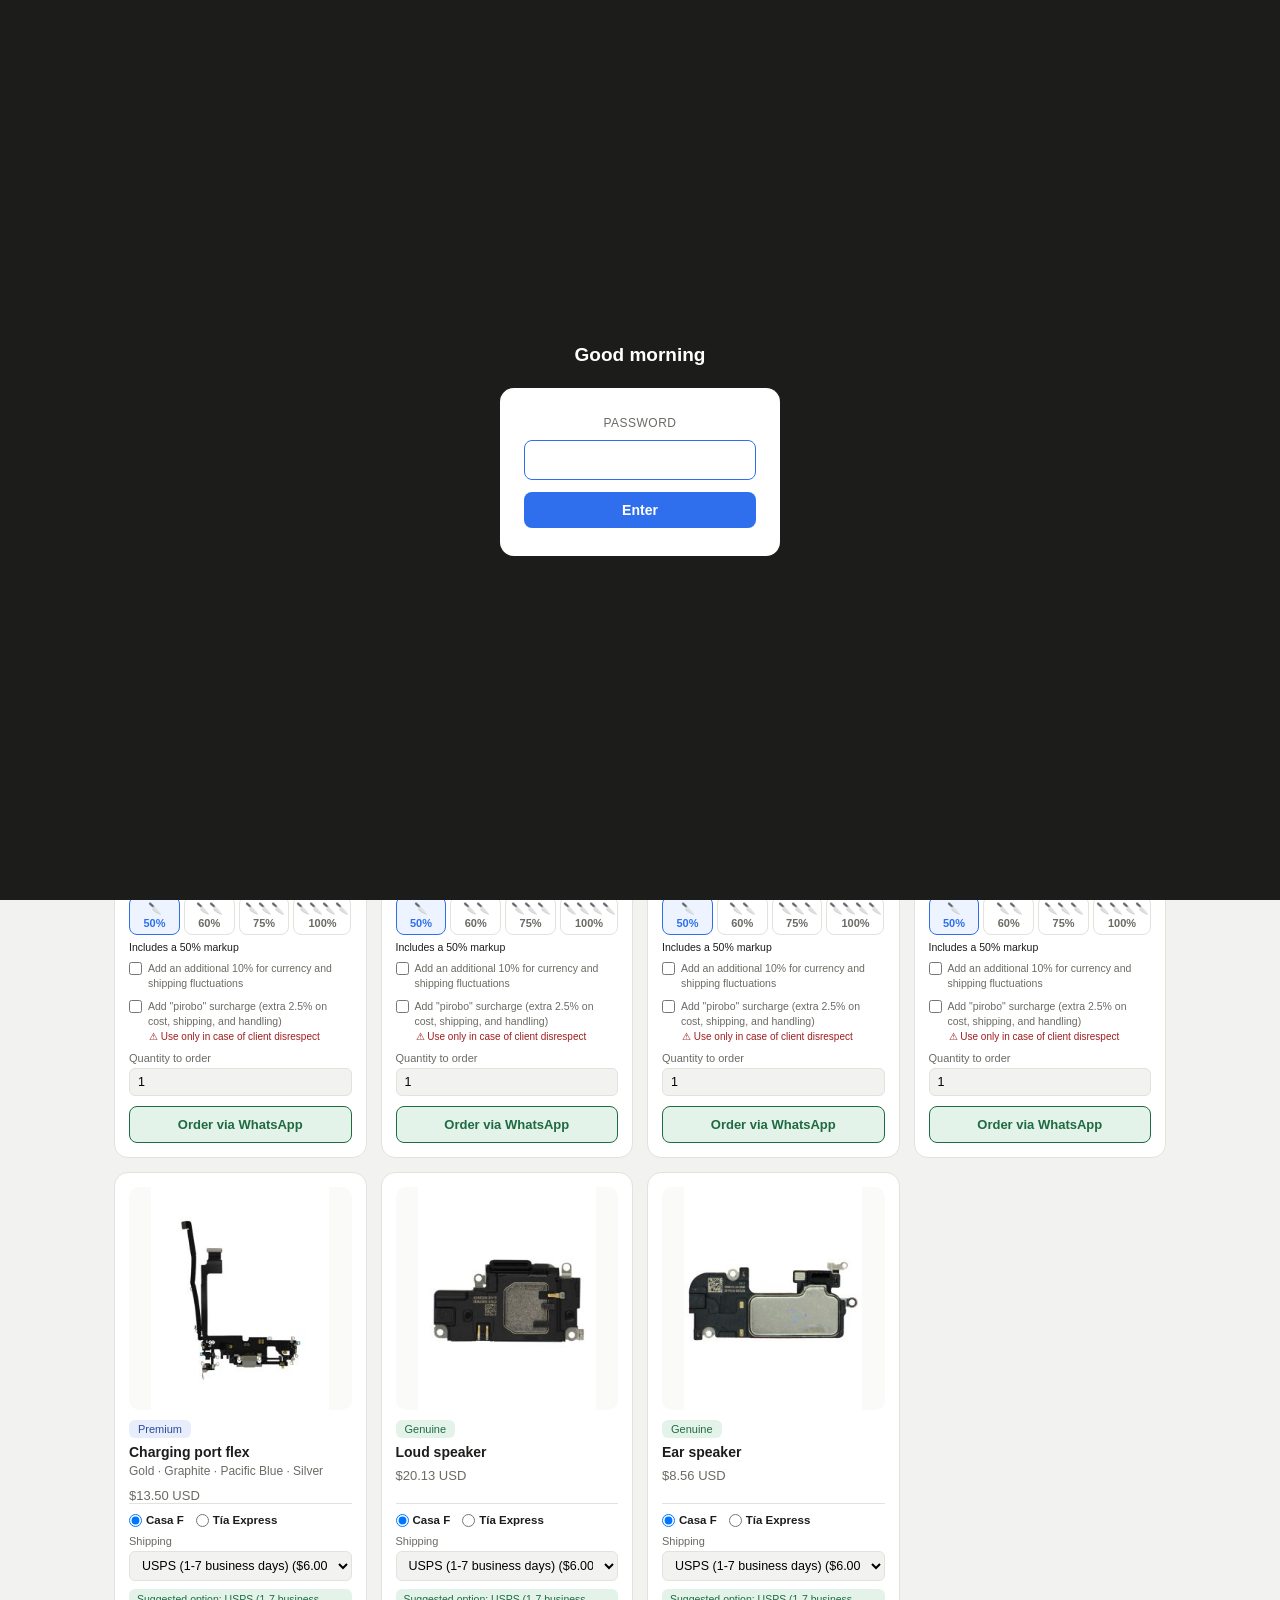
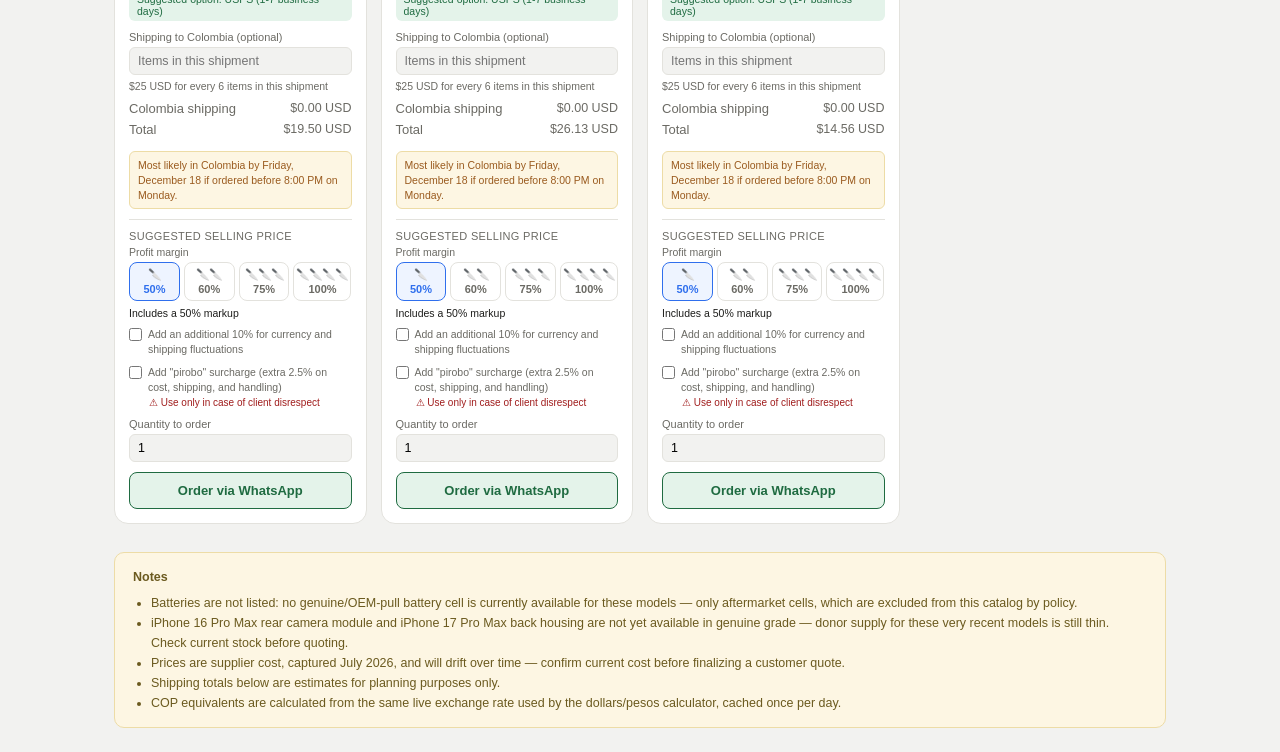
==== index.html @ 8cf49188 "Mobile-friendly + speed pass: single-column cards below 640px, 16px inputs to stop iOS auto-zoom, bi" ====
<!DOCTYPE html>
<html lang="en">
<head>
<meta charset="UTF-8">
<meta name="viewport" content="width=device-width, initial-scale=1.0">
<title>Pro Max parts catalog</title>
<link rel="preconnect" href="https://open.er-api.com">
<link rel="stylesheet" href="styles.css">
</head>
<body>

<script src="gate.js"></script>

<div class="staff-warning-banner" role="note">
  <div class="staff-warning-track">
    <span class="staff-warning-item">
      <svg class="staff-warning-icon" width="16" height="16" viewBox="0 0 24 24" fill="none" stroke="currentColor" stroke-width="2.5" stroke-linecap="round" stroke-linejoin="round" aria-hidden="true"><path d="M12 3 L22.5 21 H1.5 Z"/><line x1="12" y1="9.5" x2="12" y2="14.5"/><circle cx="12" cy="17.5" r="0.6" fill="currentColor" stroke="none"/></svg>
      <span class="staff-warning-text">esta pagina no es para mostrar a clientes ni a personas afuera de nosotros 3</span>
    </span>
    <span class="staff-warning-item">
      <svg class="staff-warning-icon" width="16" height="16" viewBox="0 0 24 24" fill="none" stroke="currentColor" stroke-width="2.5" stroke-linecap="round" stroke-linejoin="round" aria-hidden="true"><path d="M12 3 L22.5 21 H1.5 Z"/><line x1="12" y1="9.5" x2="12" y2="14.5"/><circle cx="12" cy="17.5" r="0.6" fill="currentColor" stroke="none"/></svg>
      <span class="staff-warning-text">esta pagina no es para mostrar a clientes ni a personas afuera de nosotros 3</span>
    </span>
  </div>
</div>
<script src="quotes.js"></script>

<div id="errorBanner" class="error-banner" style="display:none;">
  <p class="error-banner-line1"></p>
</div>

<header>
  <div class="header-inner">
    <div class="brand" id="brand">Pro Max parts catalog</div>
    <div class="search-box">
      <input type="text" id="search" placeholder="Search...">
    </div>
    <div class="nav-links">
      <a href="calculadora.html" id="calcLink">Calculadora dólares/pesos</a>
      <button class="hide-prices-btn" id="hidePricesBtn">Hide prices</button>
      <button class="lang-btn" id="langBtn">ES</button>
    </div>
  </div>
</header>

<main>
  <div class="tabs" id="tabs"></div>
  <div id="grid"></div>
  <div class="notes-box" id="notes"></div>
</main>

<script src="i18n.js"></script>
<script src="rates.js"></script>
<script src="data.js"></script>
<script src="app.js"></script>
</body>
</html>
---- styles.css ----
* { box-sizing: border-box; }

#gateOverlay {
  position: fixed;
  inset: 0;
  background: #1c1c1a;
  display: flex;
  flex-direction: column;
  align-items: center;
  justify-content: center;
  z-index: 999;
  padding: 20px;
}

.gate-greeting-standalone {
  color: #ffffff;
  font-weight: 700;
  font-size: 19px;
  margin: 0 0 22px;
  text-align: center;
}

.gate-card {
  width: 100%;
  max-width: 280px;
  background: #ffffff;
  border-radius: 14px;
  padding: 28px 24px;
  text-align: center;
}

.gate-label {
  font-size: 12px;
  text-transform: uppercase;
  letter-spacing: 0.04em;
  color: #6b6a64;
  margin: 0 0 10px;
}

.gate-card input {
  width: 100%;
  padding: 10px 12px;
  border: 1px solid #d8d7d1;
  border-radius: 8px;
  font-size: 16px;
  text-align: center;
  outline: none;
  margin-bottom: 12px;
}

.gate-card input:focus { border-color: #2f6fed; }

.gate-card button {
  width: 100%;
  padding: 10px 12px;
  border: none;
  border-radius: 8px;
  background: #2f6fed;
  color: #fff;
  font-size: 14px;
  font-weight: 600;
  cursor: pointer;
}

.gate-card button:hover { background: #2559c9; }

.gate-error {
  color: #a01d1d;
  font-size: 12.5px;
  margin: 10px 0 0;
}

.staff-warning-banner {
  background: #c00000;
  color: #ffffff;
  overflow: hidden;
  white-space: nowrap;
  padding: 9px 0;
  position: sticky;
  top: 0;
  z-index: 60;
}

.staff-warning-track {
  display: inline-flex;
  animation: staff-warning-scroll 16s linear infinite;
}

.staff-warning-item {
  display: inline-flex;
  align-items: center;
  gap: 8px;
  font-size: 13px;
  font-weight: 700;
  letter-spacing: 0.01em;
  padding-right: 70px;
}

.staff-warning-icon { flex-shrink: 0; }

@keyframes staff-warning-scroll {
  from { transform: translateX(0); }
  to { transform: translateX(-50%); }
}

.error-banner {
  background: #c00000;
  color: #ffffff;
  padding: 18px 20px;
  text-align: center;
  position: sticky;
  top: 38px;
  z-index: 50;
}

.error-banner-line1 {
  font-size: 18px;
  font-weight: 700;
  margin: 0;
  line-height: 1.4;
}

:root {
  --bg: #f2f2f0;
  --card: #ffffff;
  --border: #e3e2dd;
  --text: #1c1c1a;
  --text-muted: #6b6a64;
  --accent: #2f6fed;
  --genuine-bg: #e4f3ea;
  --genuine-text: #1f6b41;
  --premium-bg: #e8edfb;
  --premium-text: #2a4a9e;
}

body {
  margin: 0;
  font-family: -apple-system, BlinkMacSystemFont, "Segoe UI", Roboto, Arial, sans-serif;
  background: var(--bg);
  color: var(--text);
}

header {
  background: var(--card);
  border-bottom: 1px solid var(--border);
  padding: 18px 24px;
  position: sticky;
  top: 0;
  z-index: 10;
}

.header-inner {
  max-width: 1100px;
  margin: 0 auto;
  display: flex;
  align-items: center;
  gap: 20px;
  flex-wrap: wrap;
}

.brand {
  font-size: 17px;
  font-weight: 600;
  white-space: nowrap;
}

.search-box {
  flex: 1;
  min-width: 200px;
}

.search-box input {
  width: 100%;
  padding: 9px 14px;
  border: 1px solid var(--border);
  border-radius: 8px;
  font-size: 14px;
  outline: none;
  background: var(--bg);
}

.search-box input:focus {
  border-color: var(--accent);
}

.nav-links {
  display: flex;
  align-items: center;
  gap: 14px;
}

.nav-links a {
  font-size: 14px;
  color: var(--accent);
  text-decoration: none;
  white-space: nowrap;
}

.nav-links a:hover { text-decoration: underline; }

.lang-btn {
  font-size: 13px;
  font-weight: 700;
  padding: 5px 12px;
  border-radius: 999px;
  border: 1px solid #d21f1f;
  background: var(--card);
  cursor: pointer;
  color: #d21f1f;
}

.lang-btn:hover { background: #fdeaea; }

.hide-prices-btn {
  font-size: 13px;
  padding: 5px 12px;
  border-radius: 999px;
  border: 1px solid var(--border);
  background: var(--card);
  cursor: pointer;
  color: var(--text-muted);
  white-space: nowrap;
}

.hide-prices-btn:hover { border-color: var(--accent); color: var(--accent); }

.price-hidden-note {
  display: none;
  font-size: 13px;
  font-weight: 600;
  color: var(--text-muted);
  margin: 4px 0 0;
  padding: 8px 0;
  border-top: 1px solid var(--border);
}

body.prices-hidden .card .price,
body.prices-hidden .card .cop-line,
body.prices-hidden .card .shipping-row {
  display: none;
}

body.prices-hidden .card .price-hidden-note {
  display: block;
}

main {
  max-width: 1100px;
  margin: 0 auto;
  padding: 24px;
}

.tabs {
  display: flex;
  gap: 8px;
  flex-wrap: wrap;
  margin-bottom: 20px;
}

.tab-btn {
  padding: 7px 16px;
  border-radius: 999px;
  border: 1px solid var(--border);
  background: var(--card);
  font-size: 13px;
  cursor: pointer;
  color: var(--text-muted);
}

.tab-btn.active {
  border-color: var(--accent);
  color: var(--accent);
  background: #eef4ff;
}

.category-heading {
  font-size: 13px;
  text-transform: uppercase;
  letter-spacing: 0.04em;
  color: var(--text-muted);
  margin: 22px 0 10px;
}

.grid {
  display: grid;
  grid-template-columns: repeat(auto-fill, minmax(230px, 1fr));
  gap: 14px;
}

.card {
  background: var(--card);
  border: 1px solid var(--border);
  border-radius: 14px;
  padding: 14px;
  display: flex;
  flex-direction: column;
}

.card img {
  width: 100%;
  aspect-ratio: 1;
  object-fit: contain;
  background: #fafaf8;
  border-radius: 10px;
  margin-bottom: 10px;
}

.badge-row {
  display: flex;
  flex-wrap: wrap;
  gap: 6px;
  margin-bottom: 6px;
}

.badge {
  display: inline-block;
  font-size: 11px;
  padding: 3px 9px;
  border-radius: 6px;
  margin-bottom: 0;
  width: fit-content;
}

.badge.genuine { background: var(--genuine-bg); color: var(--genuine-text); }
.badge.premium { background: var(--premium-bg); color: var(--premium-text); }
.badge.out-of-stock { background: #fbe3e3; color: #a01d1d; font-weight: 600; }

.card.is-out-of-stock {
  opacity: 0.62;
  background: #f6f5f2;
}

.card.is-out-of-stock img {
  filter: grayscale(60%);
}

.card .out-of-stock-note {
  font-size: 12px;
  color: #a01d1d;
  line-height: 1.4;
  margin: 4px 0 0;
}

.card h3 {
  font-size: 14px;
  font-weight: 600;
  margin: 0 0 4px;
}

.card .colors {
  font-size: 12px;
  color: var(--text-muted);
  margin: 0 0 6px;
}

.card .note {
  font-size: 11.5px;
  color: var(--text-muted);
  margin: 0 0 8px;
  line-height: 1.4;
}

.card .price {
  font-size: 13px;
  font-weight: 400;
  color: var(--text-muted);
  margin: 4px 0 0;
}

.card .cop-line {
  font-size: 20px;
  font-weight: 700;
  color: var(--text);
  margin: 6px 0 10px;
}

.cop-total-line {
  margin-top: 6px;
}

.total-line.cop-total-line .value {
  font-size: 17px;
  font-weight: 700;
  color: var(--text);
}

.shipping-row {
  margin-top: auto;
  border-top: 1px solid var(--border);
  padding-top: 10px;
}

.shipping-row label {
  font-size: 11px;
  color: var(--text-muted);
  display: block;
  margin-bottom: 4px;
}

.destination-row {
  display: flex;
  gap: 12px;
  margin-bottom: 8px;
}

.destination-option {
  display: flex !important;
  align-items: center;
  gap: 4px;
  font-size: 11.5px !important;
  color: var(--text) !important;
  font-weight: 600;
  margin-bottom: 0 !important;
  cursor: pointer;
}

.destination-option input {
  margin: 0;
  cursor: pointer;
}

.shipping-row select {
  width: 100%;
  padding: 6px 8px;
  border-radius: 6px;
  border: 1px solid var(--border);
  font-size: 12.5px;
  margin-bottom: 8px;
  background: var(--bg);
}

.colombia-label {
  font-size: 11px;
  color: var(--text-muted);
  display: block;
  margin: 10px 0 4px;
}

.colombia-qty-input {
  width: 100%;
  padding: 6px 8px;
  border-radius: 6px;
  border: 1px solid var(--border);
  font-size: 12.5px;
  margin-bottom: 4px;
  background: var(--bg);
}

.colombia-hint {
  font-size: 10.5px;
  color: var(--text-muted);
  margin: 0 0 8px;
  line-height: 1.4;
}

.colombia-eta-line {
  font-size: 10.5px;
  color: #9a5b1f;
  background: #fdf6e3;
  border: 1px solid #eddca6;
  border-radius: 6px;
  padding: 6px 8px;
  margin: 8px 0 0;
  line-height: 1.4;
}

.suggested-price-box {
  margin-top: 10px;
  padding-top: 10px;
  border-top: 1px solid var(--border);
}

.suggested-price-label {
  font-size: 11px;
  color: var(--text-muted);
  text-transform: uppercase;
  letter-spacing: 0.03em;
  margin: 0 0 4px;
}

.margin-options-label {
  font-size: 10.5px;
  color: var(--text-muted);
  margin: 0 0 4px;
}

.margin-options {
  display: flex;
  gap: 4px;
  margin-bottom: 6px;
}

.margin-option {
  flex: 1;
  margin-bottom: 0 !important;
  cursor: pointer;
}

.margin-option input {
  position: absolute;
  opacity: 0;
  width: 0;
  height: 0;
}

.margin-option-inner {
  display: block;
  text-align: center;
  padding: 6px 2px 5px;
  border-radius: 8px;
  border: 1px solid var(--border);
  color: var(--text-muted);
}

.margin-option input:checked + .margin-option-inner {
  border: 1.5px solid var(--accent);
  color: var(--accent);
  background: #eef4ff;
}

.margin-knives {
  display: block;
  font-size: 11px;
  line-height: 1;
  margin-bottom: 3px;
  white-space: nowrap;
  letter-spacing: -1px;
}

.margin-pct {
  display: block;
  font-size: 11px;
  font-weight: 600;
}

.suggested-price-value {
  font-size: 20px;
  font-weight: 700;
  color: var(--accent);
  margin: 0 0 4px;
}

.suggested-price-margin-note {
  font-size: 10.5px;
  color: var(--text);
  margin: 0 0 8px;
}

.mishap-checkbox-label {
  display: flex !important;
  align-items: flex-start;
  gap: 6px;
  font-size: 10.5px !important;
  color: var(--text-muted) !important;
  font-weight: 400 !important;
  line-height: 1.4;
  margin-bottom: 0 !important;
  cursor: pointer;
}

.mishap-checkbox-label input {
  margin: 1px 0 0;
  cursor: pointer;
  flex-shrink: 0;
}

.pirobo-checkbox-label {
  display: flex !important;
  align-items: flex-start;
  gap: 6px;
  font-size: 10.5px !important;
  color: var(--text-muted) !important;
  font-weight: 400 !important;
  line-height: 1.4;
  margin: 8px 0 0 !important;
  cursor: pointer;
}

.pirobo-checkbox-label input {
  margin: 1px 0 0;
  cursor: pointer;
  flex-shrink: 0;
}

.pirobo-warning {
  font-size: 10px;
  color: #a01d1d;
  margin: 3px 0 0 20px;
}

.pirobo-breakdown {
  font-size: 10.5px;
  color: #9a5b1f;
  background: #fdf6e3;
  border: 1px solid #eddca6;
  border-radius: 6px;
  padding: 6px 8px;
  margin: 6px 0 0;
  line-height: 1.4;
}

.colombia-cost-line {
  margin-bottom: 6px;
}

.colombia-cost-line .value {
  font-weight: 500;
}

.total-line {
  display: flex;
  justify-content: space-between;
  font-size: 13px;
}

.total-line .label { color: var(--text-muted); }
.total-line .value { font-weight: 400; font-size: 12.5px; color: var(--text-muted); }

.quantity-label {
  font-size: 11px;
  color: var(--text-muted);
  display: block;
  margin: 10px 0 4px;
}

.quantity-input {
  width: 100%;
  padding: 6px 8px;
  border-radius: 6px;
  border: 1px solid var(--border);
  font-size: 12.5px;
  background: var(--bg);
}

.suggested-shipping-note {
  font-size: 10.5px;
  color: #1f6b41;
  background: var(--genuine-bg);
  border-radius: 6px;
  padding: 4px 8px;
  margin: 0 0 8px;
}

.order-btn {
  width: 100%;
  margin-top: 10px;
  padding: 10px 10px;
  border-radius: 8px;
  border: 1px solid #1f6b41;
  background: #e4f3ea;
  color: #1f6b41;
  font-size: 13px;
  font-weight: 600;
  cursor: pointer;
}

.order-btn:hover { background: #d5ecdf; }

.notes-box {
  background: #fdf6e3;
  border: 1px solid #eddca6;
  border-radius: 10px;
  padding: 14px 18px;
  margin-top: 28px;
  font-size: 12.5px;
  color: #6b5a1f;
  line-height: 1.6;
}

.notes-box ul { margin: 6px 0 0; padding-left: 18px; }

.empty-state {
  color: var(--text-muted);
  font-size: 14px;
  padding: 30px 0;
  text-align: center;
}

@media (max-width: 640px) {
  .header-inner { flex-direction: column; align-items: stretch; }
  .nav-links { justify-content: space-between; }

  /* One card per row below this width - a 2-column layout leaves too
     little room for the shipping dropdown, margin pills, and checkboxes
     to stay comfortably tappable. */
  .grid { grid-template-columns: 1fr; }

  /* iOS Safari auto-zooms the page when a text/number input's font-size
     is under 16px and it gets focused - bumping these to 16px on mobile
     only (desktop keeps the more compact 12.5px) avoids that jarring
     zoom-in/out every time Pablo taps a field. */
  .search-box input,
  .colombia-qty-input,
  .quantity-input {
    font-size: 16px;
  }

  /* Slightly bigger tap targets throughout, so nothing needs a precise
     fingertip tap on a small phone screen. */
  .tab-btn { padding: 9px 16px; }
  .order-btn { padding: 13px 10px; font-size: 14px; }
  .margin-option-inner { padding: 9px 2px 8px; }
  .mishap-checkbox-label input,
  .pirobo-checkbox-label input,
  .destination-option input {
    width: 18px;
    height: 18px;
  }
}
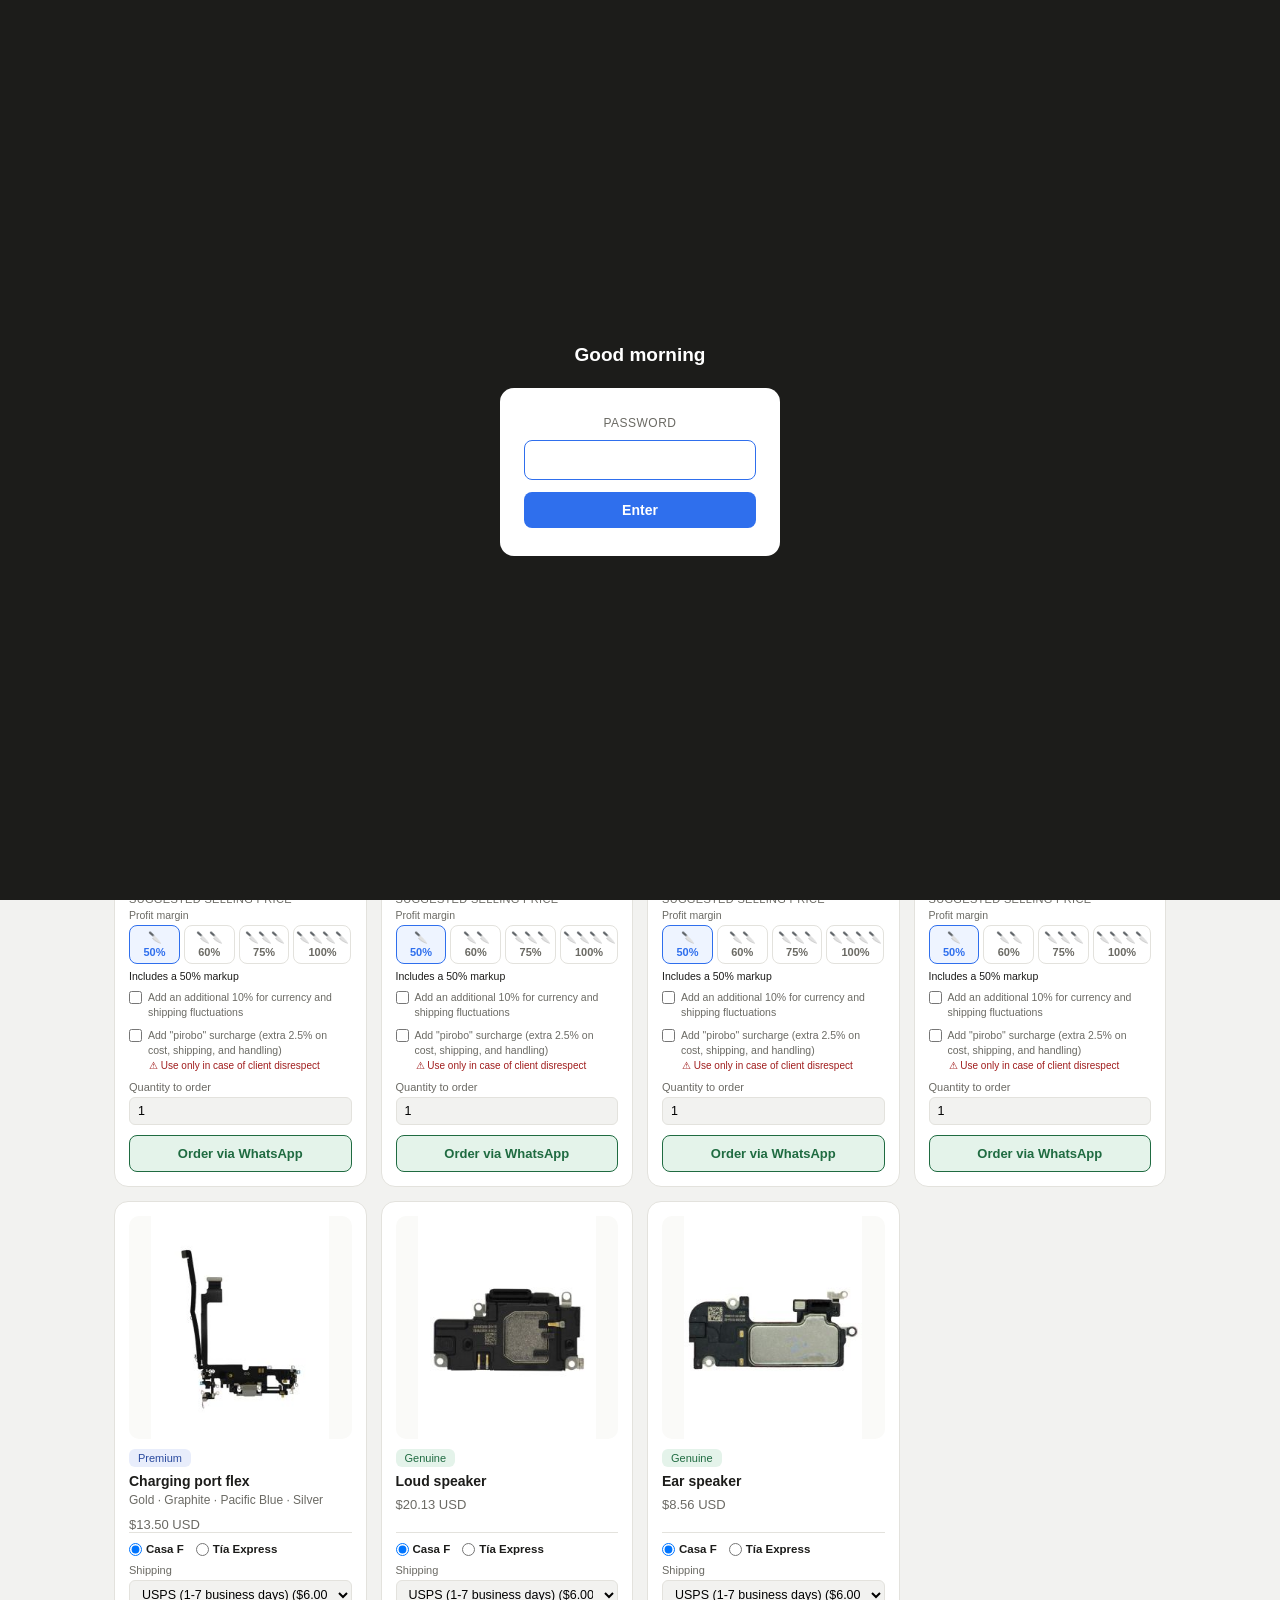
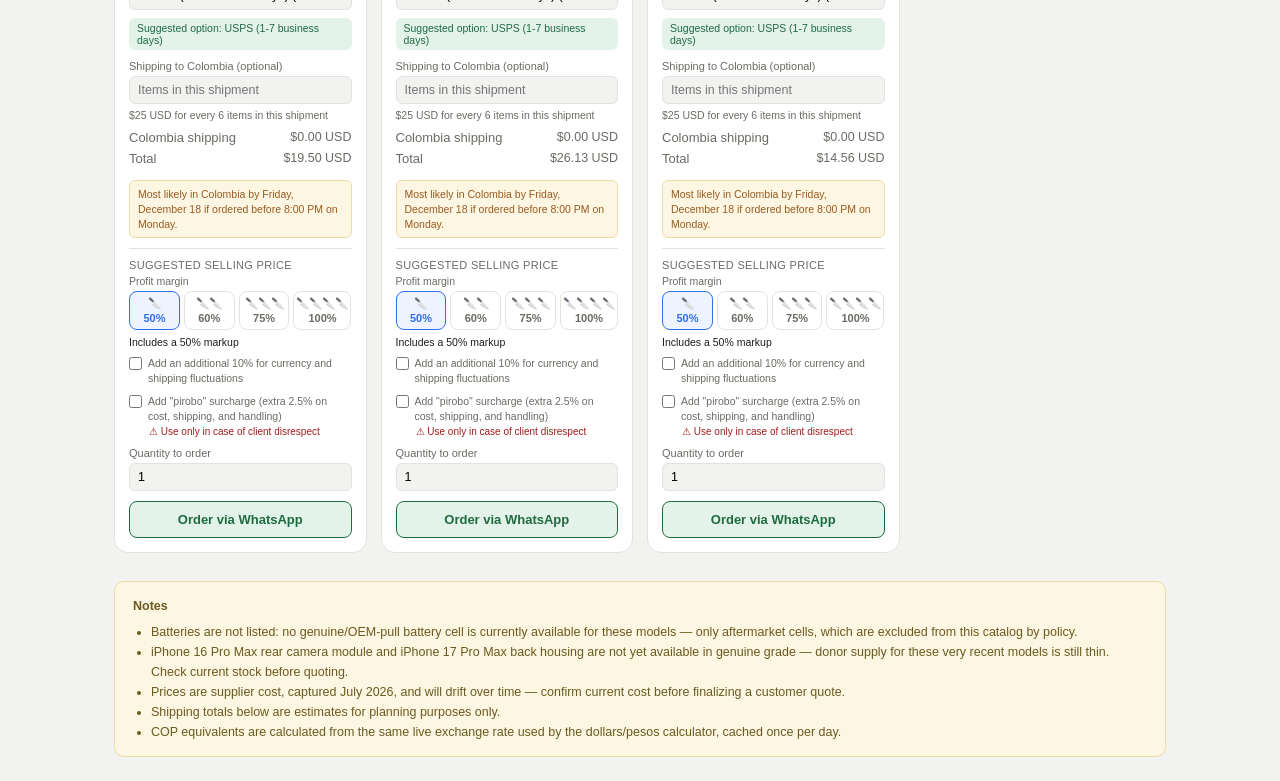
==== commit b120c0cb: "Add a red stop-sign strip above the header carrying the staff-only warning; fix sticky stacking offs" ====
--- a/index.html
+++ b/index.html
@@ -10,6 +10,14 @@
 <body>
 
 <script src="gate.js"></script>
+
+<div class="stop-warning-strip" role="note">
+  <svg class="stop-warning-icon" width="18" height="18" viewBox="0 0 24 24" aria-hidden="true">
+    <polygon points="7,2 17,2 22,7 22,17 17,22 7,22 2,17 2,7" fill="#ffffff"/>
+    <text x="12" y="15.5" text-anchor="middle" font-size="7" font-weight="700" fill="#c00000" font-family="-apple-system, sans-serif">STOP</text>
+  </svg>
+  <span>esta pagina no es para mostrar a clientes ni a personas afuera de nosotros 3</span>
+</div>
 
 <div class="staff-warning-banner" role="note">
   <div class="staff-warning-track">
--- a/styles.css
+++ b/styles.css
@@ -70,33 +70,52 @@
   margin: 10px 0 0;
 }
 
-.staff-warning-banner {
+.stop-warning-strip {
   background: #c00000;
   color: #ffffff;
+  display: flex;
+  align-items: center;
+  justify-content: center;
+  gap: 8px;
+  padding: 8px 12px;
+  font-size: 11.5px;
+  font-weight: 600;
+  text-align: center;
+  position: sticky;
+  top: 0;
+  z-index: 61;
+}
+
+.stop-warning-icon { flex-shrink: 0; }
+
+.staff-warning-banner {
+  background: #fdf6e3;
+  color: #9a5b1f;
+  border-bottom: 1px solid #eddca6;
   overflow: hidden;
   white-space: nowrap;
-  padding: 9px 0;
+  padding: 6px 0;
   position: sticky;
-  top: 0;
+  top: 34px;
   z-index: 60;
 }
 
 .staff-warning-track {
   display: inline-flex;
-  animation: staff-warning-scroll 16s linear infinite;
+  animation: staff-warning-scroll 34s linear infinite;
 }
 
 .staff-warning-item {
   display: inline-flex;
   align-items: center;
-  gap: 8px;
-  font-size: 13px;
-  font-weight: 700;
+  gap: 6px;
+  font-size: 11px;
+  font-weight: 500;
   letter-spacing: 0.01em;
   padding-right: 70px;
 }
 
-.staff-warning-icon { flex-shrink: 0; }
+.staff-warning-icon { flex-shrink: 0; opacity: 0.8; }
 
 @keyframes staff-warning-scroll {
   from { transform: translateX(0); }
@@ -109,7 +128,7 @@
   padding: 18px 20px;
   text-align: center;
   position: sticky;
-  top: 38px;
+  top: 62px;
   z-index: 50;
 }
 
@@ -145,7 +164,7 @@
   border-bottom: 1px solid var(--border);
   padding: 18px 24px;
   position: sticky;
-  top: 0;
+  top: 62px;
   z-index: 10;
 }
 
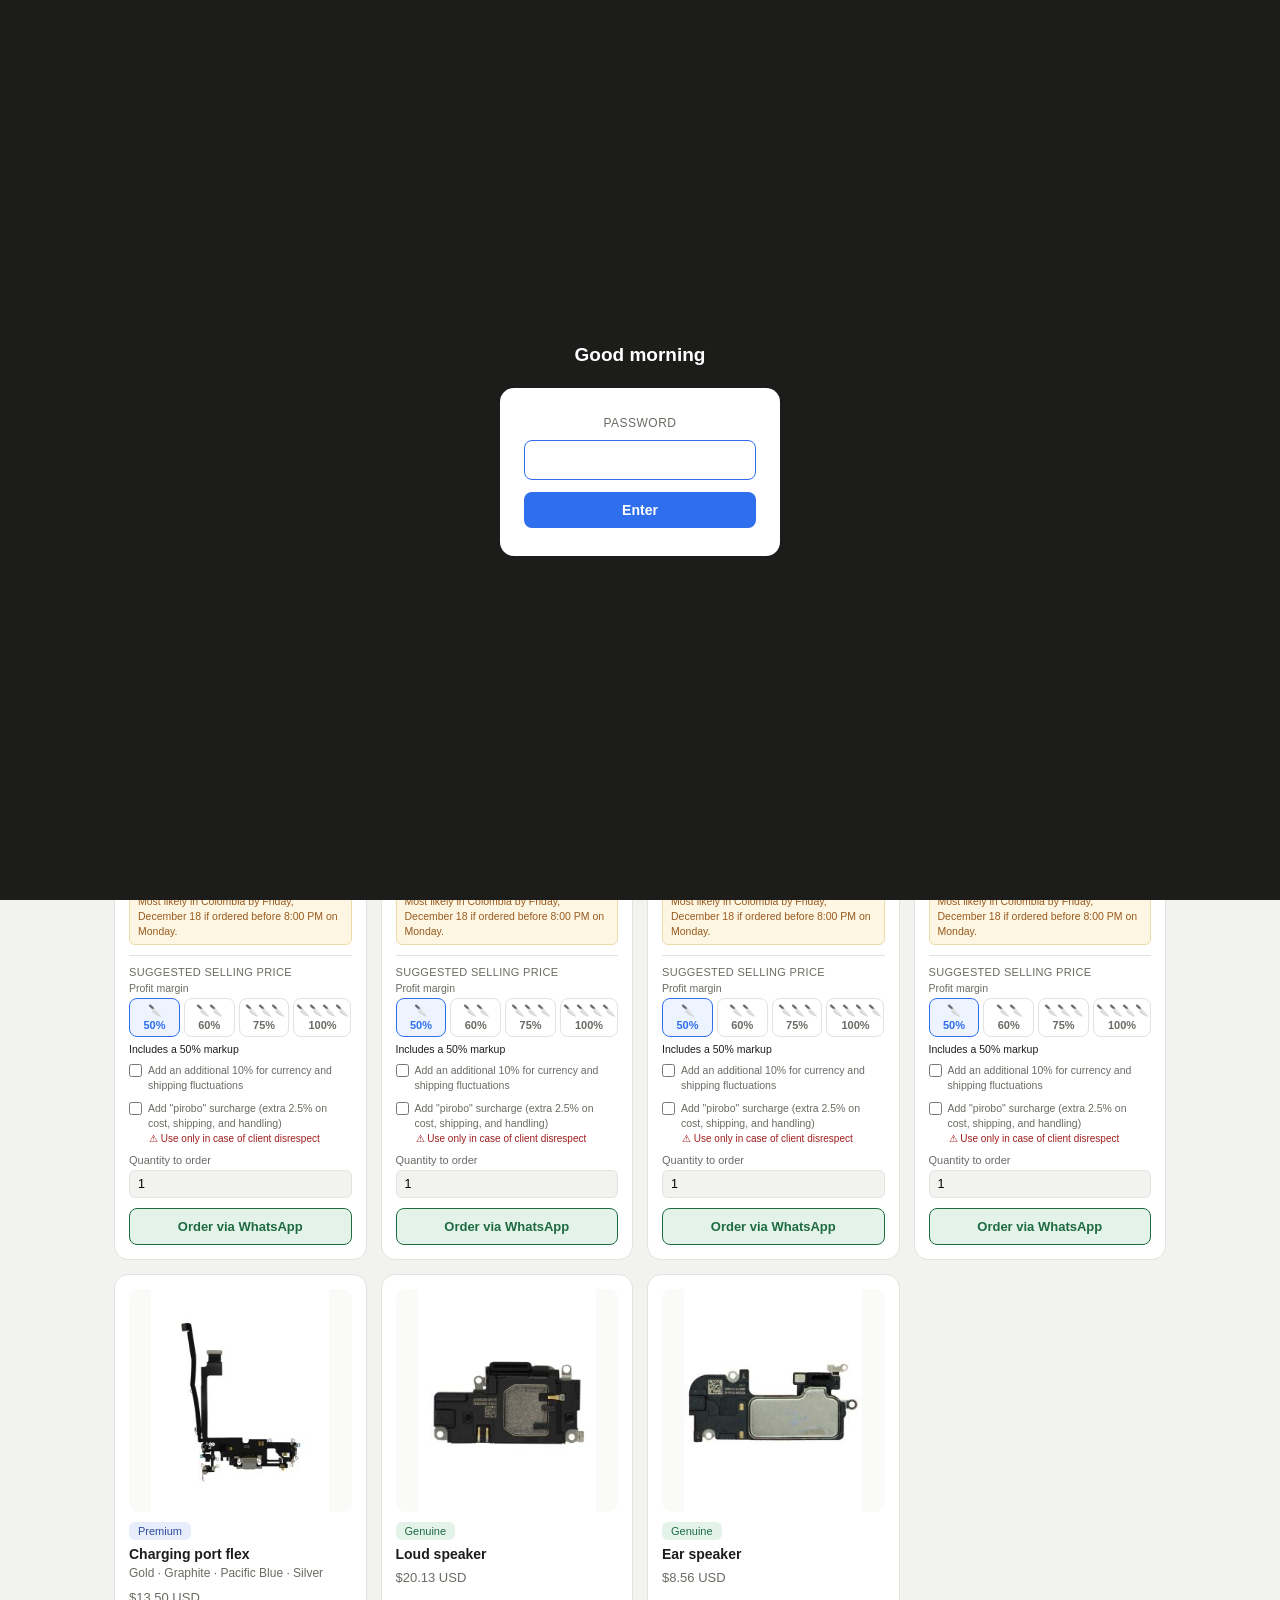
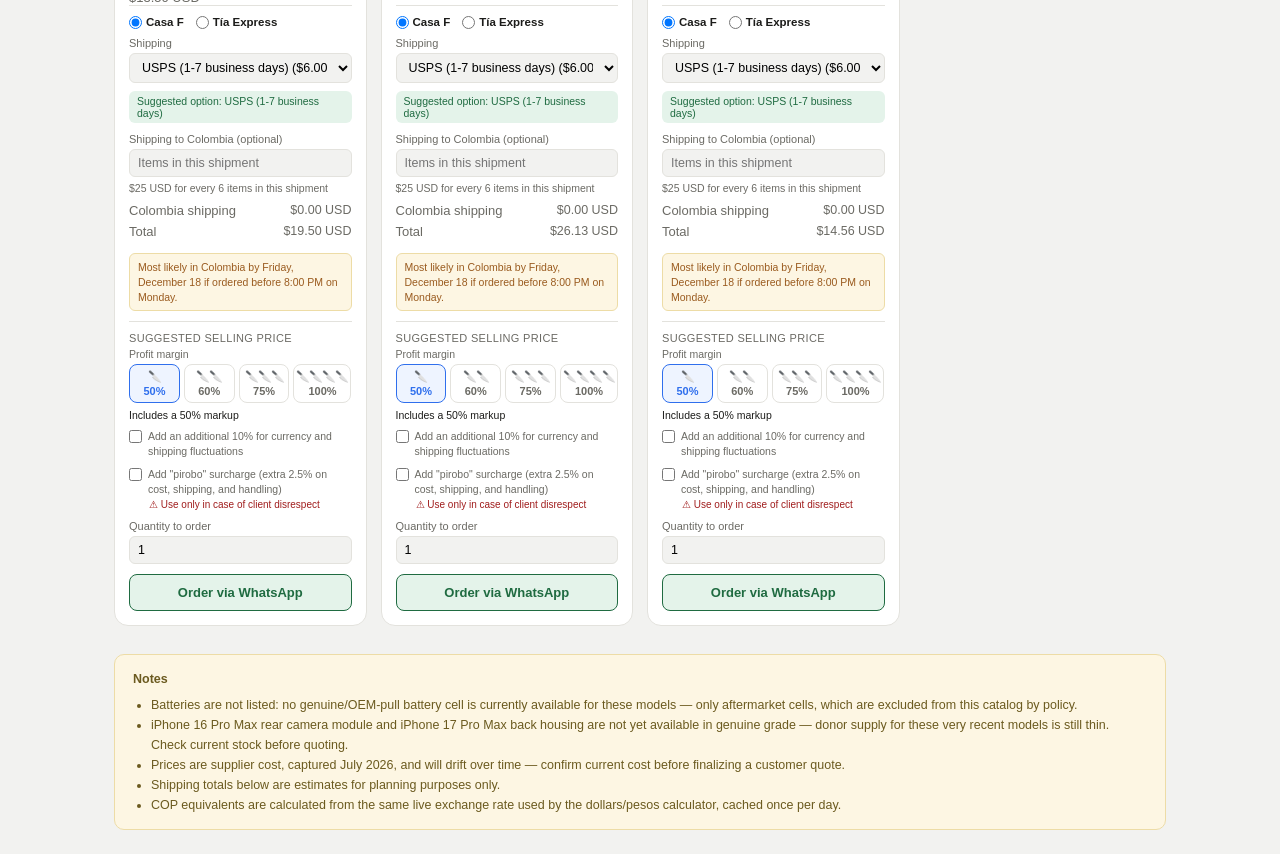
==== commit 0ec7caea: "Add downloadable client ficha tecnica for phone parts (backup copy) - Add ficha_tecnica_telefonos.ht" ====
--- a/index.html
+++ b/index.html
@@ -12,21 +12,24 @@
 <script src="gate.js"></script>
 
 <div class="stop-warning-strip" role="note">
-  <svg class="stop-warning-icon" width="18" height="18" viewBox="0 0 24 24" aria-hidden="true">
-    <polygon points="7,2 17,2 22,7 22,17 17,22 7,22 2,17 2,7" fill="#ffffff"/>
-    <text x="12" y="15.5" text-anchor="middle" font-size="7" font-weight="700" fill="#c00000" font-family="-apple-system, sans-serif">STOP</text>
-  </svg>
+  <svg class="stop-warning-icon" width="16" height="16" viewBox="0 0 24 24" fill="none" stroke="currentColor" stroke-width="2.5" stroke-linecap="round" stroke-linejoin="round" aria-hidden="true"><path d="M12 3 L22.5 21 H1.5 Z"/><line x1="12" y1="9.5" x2="12" y2="14.5"/><circle cx="12" cy="17.5" r="0.6" fill="currentColor" stroke="none"/></svg>
   <span>esta pagina no es para mostrar a clientes ni a personas afuera de nosotros 3</span>
 </div>
 
 <div class="staff-warning-banner" role="note">
   <div class="staff-warning-track">
     <span class="staff-warning-item">
-      <svg class="staff-warning-icon" width="16" height="16" viewBox="0 0 24 24" fill="none" stroke="currentColor" stroke-width="2.5" stroke-linecap="round" stroke-linejoin="round" aria-hidden="true"><path d="M12 3 L22.5 21 H1.5 Z"/><line x1="12" y1="9.5" x2="12" y2="14.5"/><circle cx="12" cy="17.5" r="0.6" fill="currentColor" stroke="none"/></svg>
+      <svg class="staff-warning-icon" width="18" height="18" viewBox="0 0 24 24" aria-hidden="true">
+        <polygon points="7,2 17,2 22,7 22,17 17,22 7,22 2,17 2,7" fill="#ffffff"/>
+        <text x="12" y="15.5" text-anchor="middle" font-size="8" font-weight="700" fill="#c00000" font-family="-apple-system, sans-serif">Oe!</text>
+      </svg>
       <span class="staff-warning-text">esta pagina no es para mostrar a clientes ni a personas afuera de nosotros 3</span>
     </span>
     <span class="staff-warning-item">
-      <svg class="staff-warning-icon" width="16" height="16" viewBox="0 0 24 24" fill="none" stroke="currentColor" stroke-width="2.5" stroke-linecap="round" stroke-linejoin="round" aria-hidden="true"><path d="M12 3 L22.5 21 H1.5 Z"/><line x1="12" y1="9.5" x2="12" y2="14.5"/><circle cx="12" cy="17.5" r="0.6" fill="currentColor" stroke="none"/></svg>
+      <svg class="staff-warning-icon" width="18" height="18" viewBox="0 0 24 24" aria-hidden="true">
+        <polygon points="7,2 17,2 22,7 22,17 17,22 7,22 2,17 2,7" fill="#ffffff"/>
+        <text x="12" y="15.5" text-anchor="middle" font-size="8" font-weight="700" fill="#c00000" font-family="-apple-system, sans-serif">Oe!</text>
+      </svg>
       <span class="staff-warning-text">esta pagina no es para mostrar a clientes ni a personas afuera de nosotros 3</span>
     </span>
   </div>
@@ -39,6 +42,7 @@
 
 <header>
   <div class="header-inner">
+    <div class="flags">🇺🇸 <span class="arrow">→</span> 🇨🇴</div>
     <div class="brand" id="brand">Pro Max parts catalog</div>
     <div class="search-box">
       <input type="text" id="search" placeholder="Search...">
@@ -49,9 +53,14 @@
       <button class="lang-btn" id="langBtn">ES</button>
     </div>
   </div>
+  <div class="section-nav">
+    <a href="index.html" class="section-nav-item active">📱 Repuestos iPhone</a>
+    <a href="incendio.html" class="section-nav-item">🧯 Sistemas de incendio</a>
+  </div>
 </header>
 
 <main>
+  <a class="download-sheet-btn" href="ficha_tecnica_telefonos.html" download="Ficha_tecnica_repuestos_telefonos.html">⬇ Descargar ficha técnica para cliente</a>
   <div class="tabs" id="tabs"></div>
   <div id="grid"></div>
   <div class="notes-box" id="notes"></div>
--- a/styles.css
+++ b/styles.css
@@ -162,12 +162,49 @@
 header {
   background: var(--card);
   border-bottom: 1px solid var(--border);
-  padding: 18px 24px;
+  padding: 18px 24px 0;
   position: sticky;
   top: 62px;
   z-index: 10;
 }
 
+.section-nav {
+  max-width: 1100px;
+  margin: 12px auto 0;
+  display: flex;
+  gap: 8px;
+  overflow-x: auto;
+}
+
+.section-nav-item {
+  display: inline-block;
+  flex-shrink: 0;
+  font-size: 12.5px;
+  font-weight: 600;
+  padding: 7px 14px;
+  border-radius: 999px 999px 0 0;
+  border: 1px solid var(--border);
+  border-bottom: none;
+  background: var(--bg);
+  color: var(--text-muted);
+  text-decoration: none;
+  white-space: nowrap;
+}
+
+.section-nav-item.active {
+  background: var(--card);
+  color: var(--accent);
+  border-color: var(--border);
+  border-bottom: 1px solid var(--card);
+  margin-bottom: -1px;
+}
+
+.section-intro {
+  font-size: 13px;
+  color: var(--text-muted);
+  margin: 0 0 16px;
+}
+
 .header-inner {
   max-width: 1100px;
   margin: 0 auto;
@@ -176,6 +213,9 @@
   gap: 20px;
   flex-wrap: wrap;
 }
+
+.flags { display: flex; align-items: center; gap: 8px; font-size: 19px; flex-shrink: 0; }
+.flags span.arrow { color: var(--text-muted); font-size: 14px; }
 
 .brand {
   font-size: 17px;
@@ -242,6 +282,24 @@
 }
 
 .hide-prices-btn:hover { border-color: var(--accent); color: var(--accent); }
+
+.download-sheet-btn {
+  display: inline-flex;
+  align-items: center;
+  gap: 6px;
+  font-size: 13px;
+  font-weight: 600;
+  padding: 8px 14px;
+  border-radius: 999px;
+  border: 1px solid var(--accent);
+  background: var(--card);
+  color: var(--accent);
+  text-decoration: none;
+  white-space: nowrap;
+  margin-bottom: 16px;
+}
+
+.download-sheet-btn:hover { background: var(--accent); color: #fff; }
 
 .price-hidden-note {
   display: none;
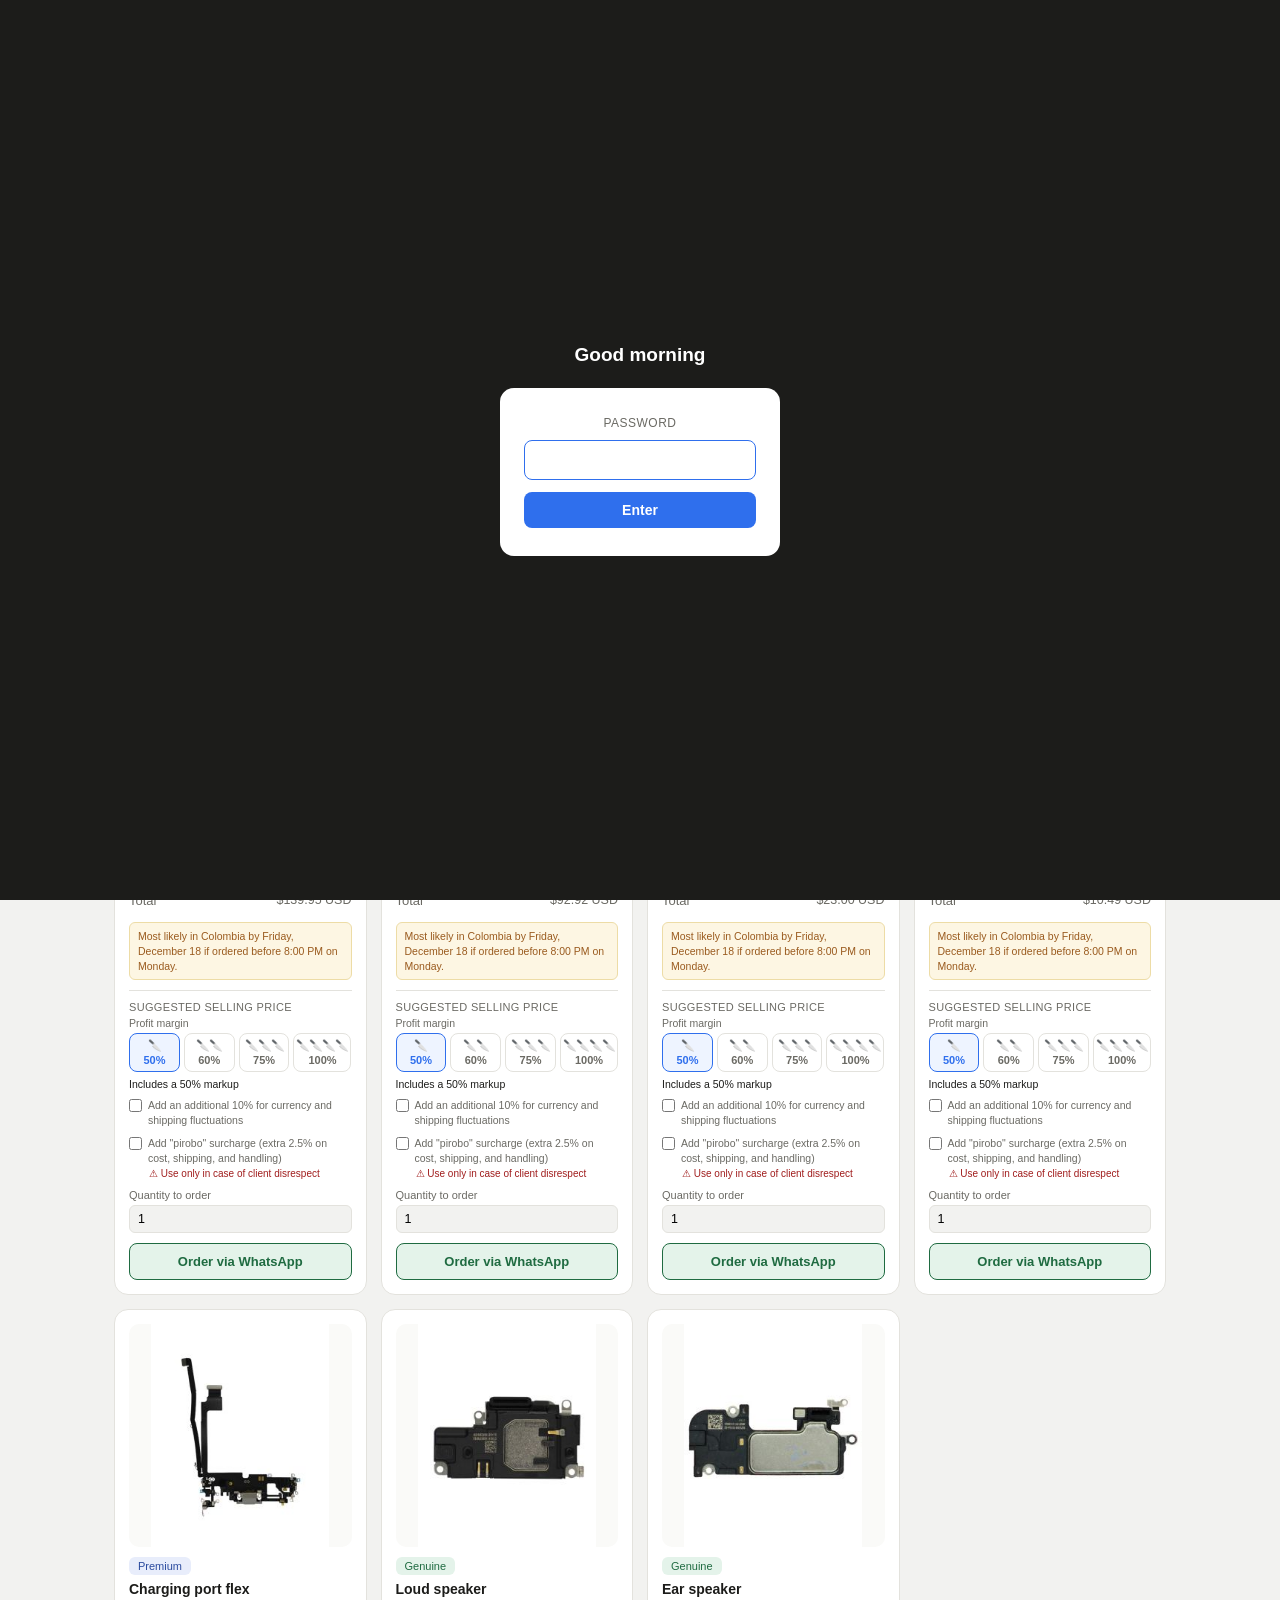
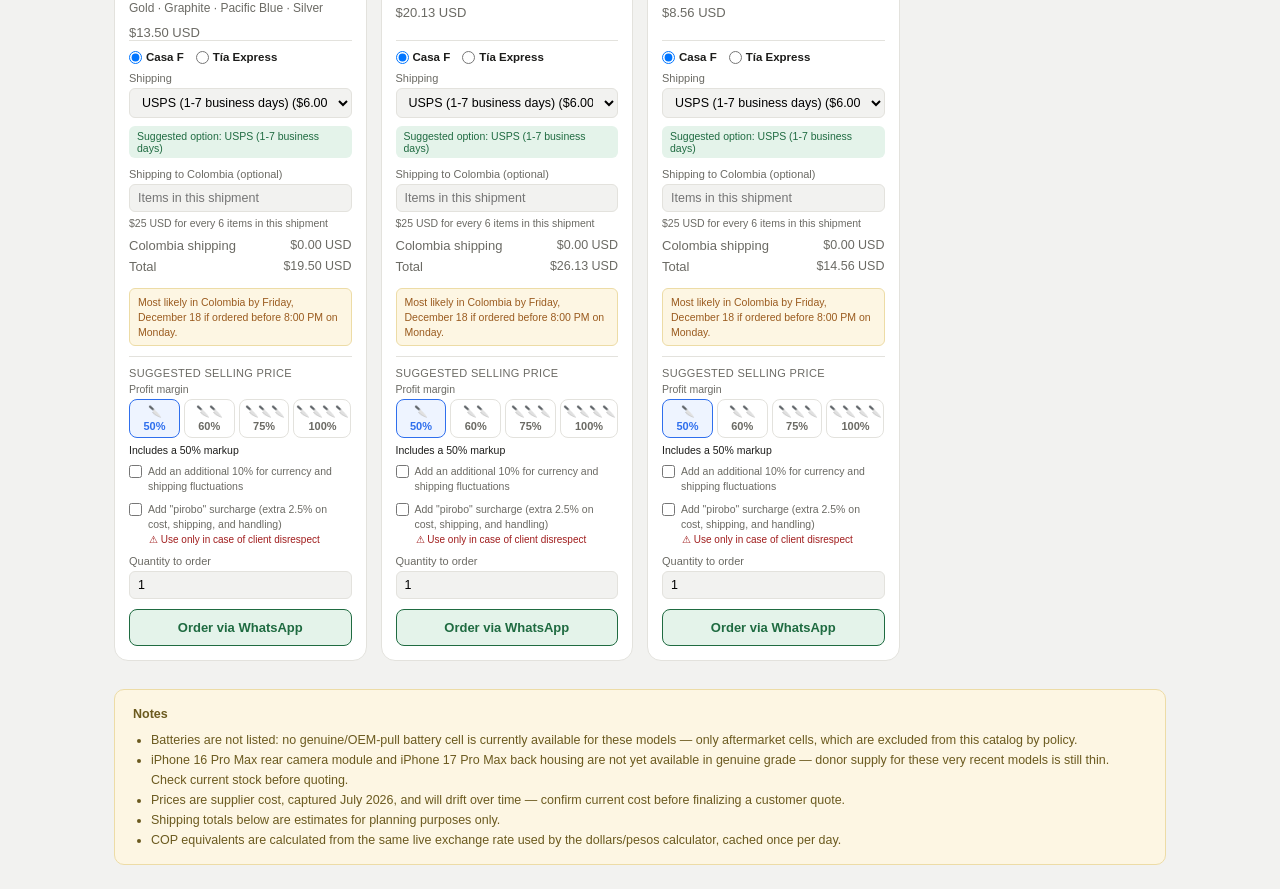
==== commit 373cec44: "Restyle the ficha tecnica download link as a card (option B) Replace the plain pill link on index.ht" ====
--- a/index.html
+++ b/index.html
@@ -60,7 +60,16 @@
 </header>
 
 <main>
-  <a class="download-sheet-btn" href="ficha_tecnica_telefonos.html" download="Ficha_tecnica_repuestos_telefonos.html">⬇ Descargar ficha técnica para cliente</a>
+  <a class="download-card" href="ficha_tecnica_telefonos.html" download="Ficha_tecnica_repuestos_telefonos.html">
+    <span class="download-card-icon">
+      <svg width="18" height="18" viewBox="0 0 24 24" fill="none" stroke="currentColor" stroke-width="2" stroke-linecap="round" stroke-linejoin="round" aria-hidden="true"><path d="M12 3v12"/><path d="M7 10l5 5 5-5"/><path d="M5 21h14"/></svg>
+    </span>
+    <span class="download-card-text">
+      <p class="download-card-title">Ficha técnica para clientes</p>
+      <p class="download-card-sub">Descárgala y compártela sin conexión — sin precios, solo especificaciones.</p>
+    </span>
+    <span class="download-card-cta">Descargar</span>
+  </a>
   <div class="tabs" id="tabs"></div>
   <div id="grid"></div>
   <div class="notes-box" id="notes"></div>
--- a/styles.css
+++ b/styles.css
@@ -283,23 +283,58 @@
 
 .hide-prices-btn:hover { border-color: var(--accent); color: var(--accent); }
 
-.download-sheet-btn {
-  display: inline-flex;
+.download-card {
+  display: flex;
   align-items: center;
-  gap: 6px;
-  font-size: 13px;
-  font-weight: 600;
-  padding: 8px 14px;
+  gap: 14px;
+  background: #e9f0fe;
+  border: 1px solid #cfe0fd;
+  border-radius: 12px;
+  padding: 14px 16px;
+  text-decoration: none;
+  color: var(--text);
+  margin-bottom: 16px;
+}
+
+.download-card:hover { border-color: var(--accent); }
+
+.download-card-icon {
+  width: 38px;
+  height: 38px;
+  border-radius: 50%;
+  background: var(--accent);
+  display: flex;
+  align-items: center;
+  justify-content: center;
+  flex-shrink: 0;
+  color: #fff;
+}
+
+.download-card-text { flex: 1; min-width: 0; }
+
+.download-card-title {
+  font-size: 13.5px;
+  font-weight: 700;
+  margin: 0 0 2px;
+  color: var(--text);
+}
+
+.download-card-sub {
+  font-size: 12px;
+  color: var(--text-muted);
+  margin: 0;
+}
+
+.download-card-cta {
+  font-size: 12.5px;
+  font-weight: 700;
+  color: var(--accent);
+  border: 1px solid var(--accent);
   border-radius: 999px;
-  border: 1px solid var(--accent);
-  background: var(--card);
-  color: var(--accent);
-  text-decoration: none;
+  padding: 7px 14px;
   white-space: nowrap;
-  margin-bottom: 16px;
-}
-
-.download-sheet-btn:hover { background: var(--accent); color: #fff; }
+  flex-shrink: 0;
+}
 
 .price-hidden-note {
   display: none;
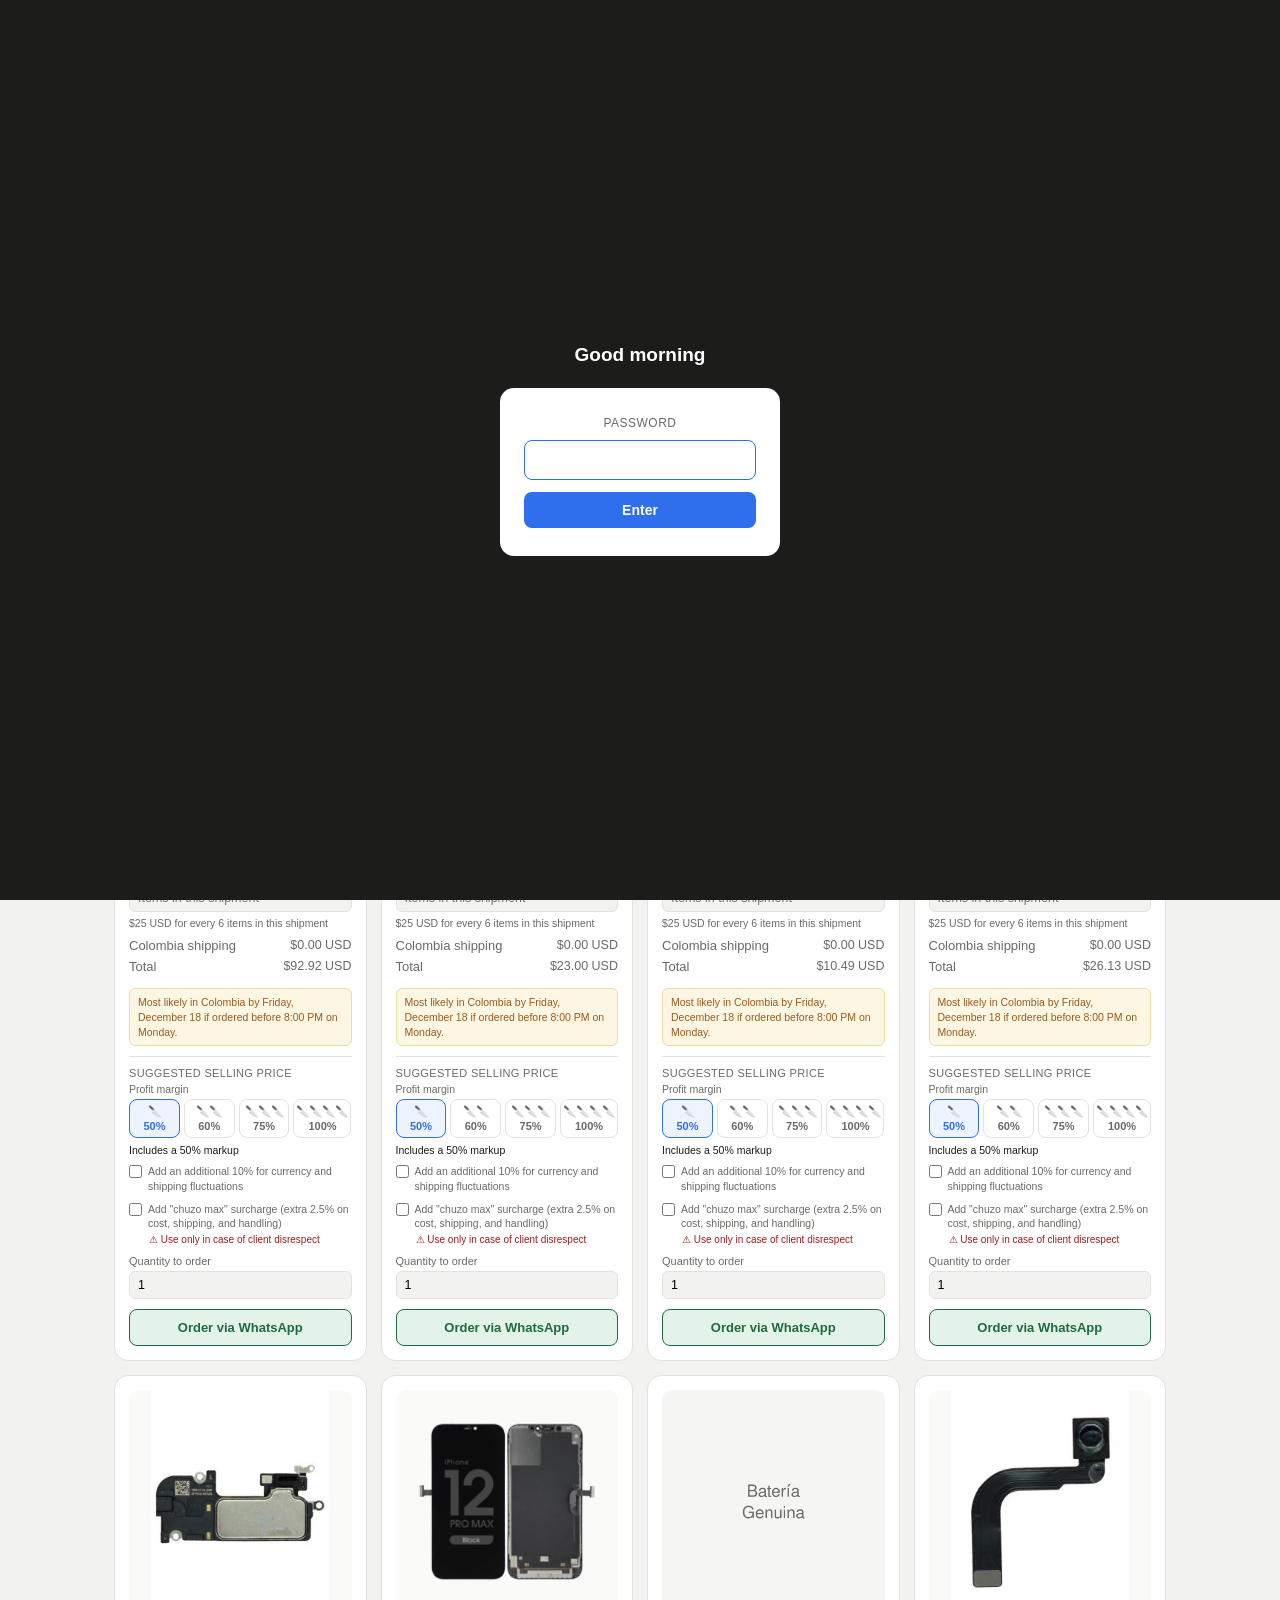
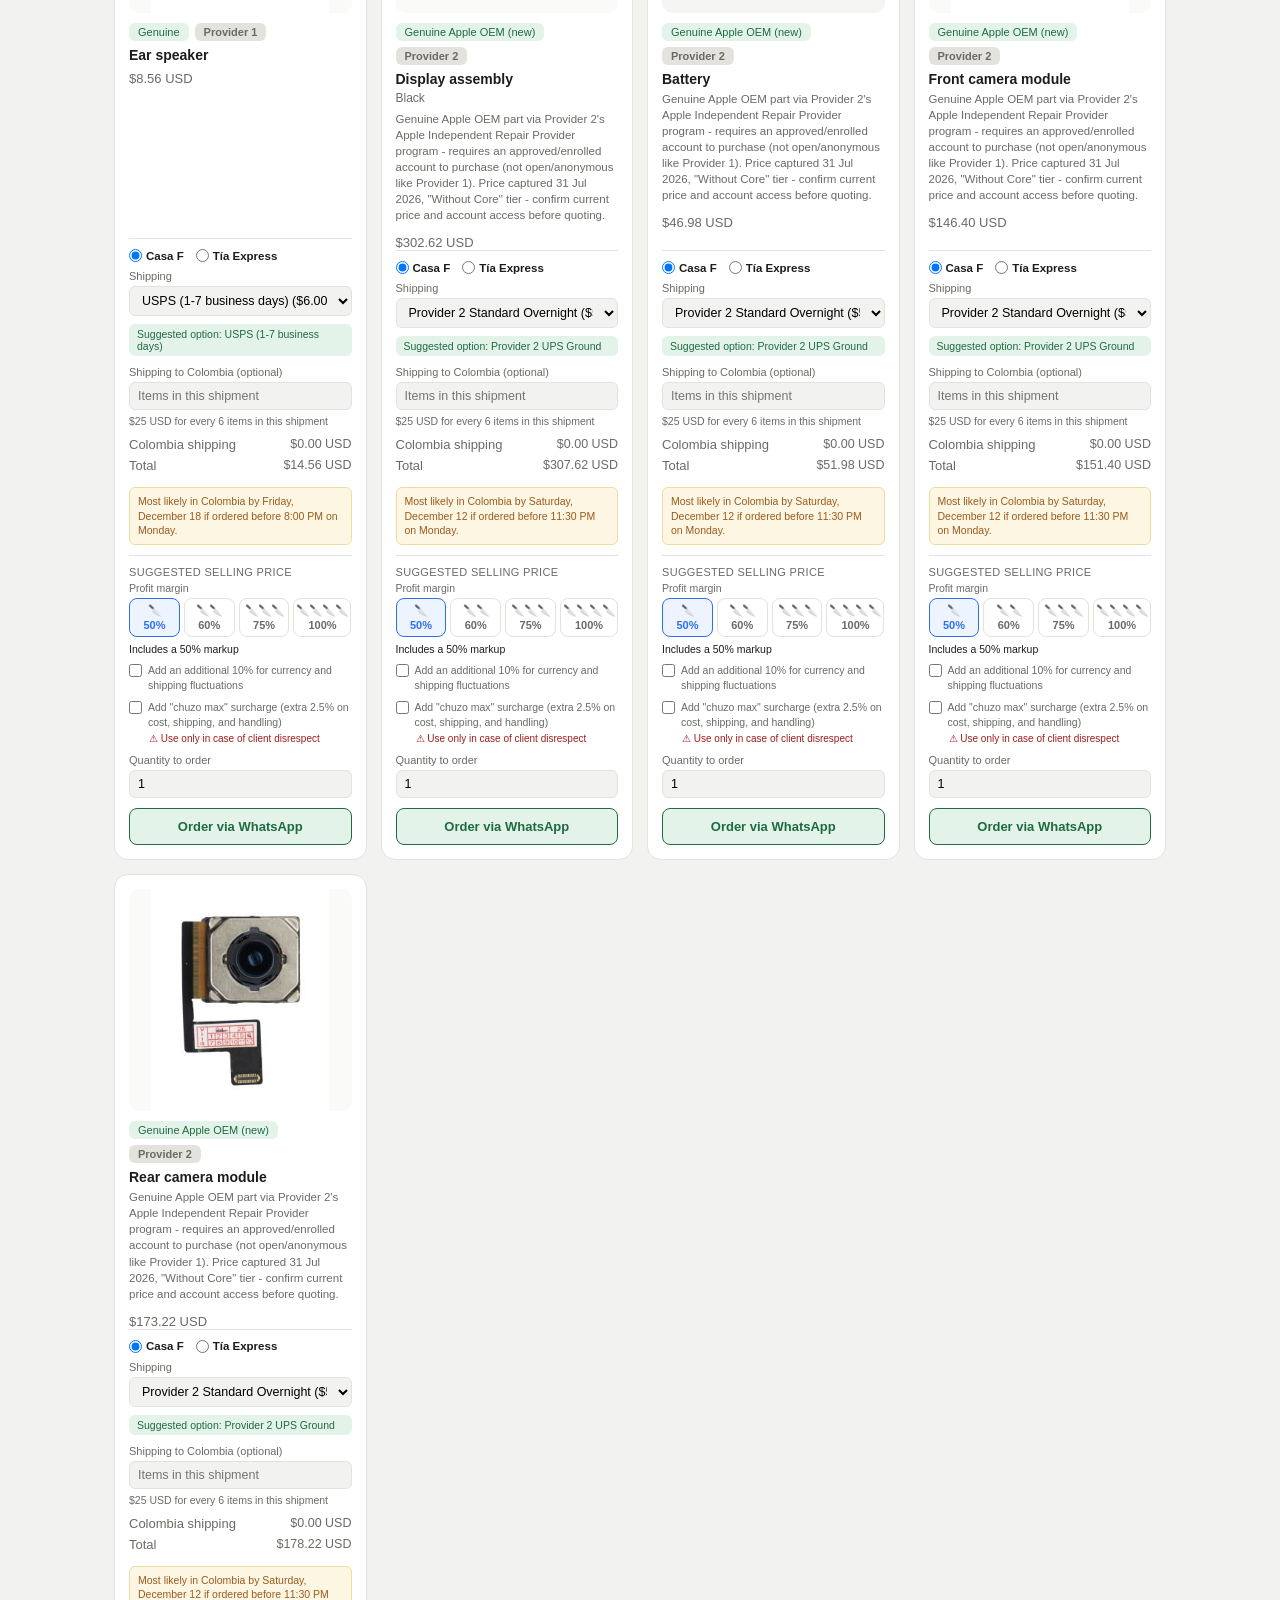
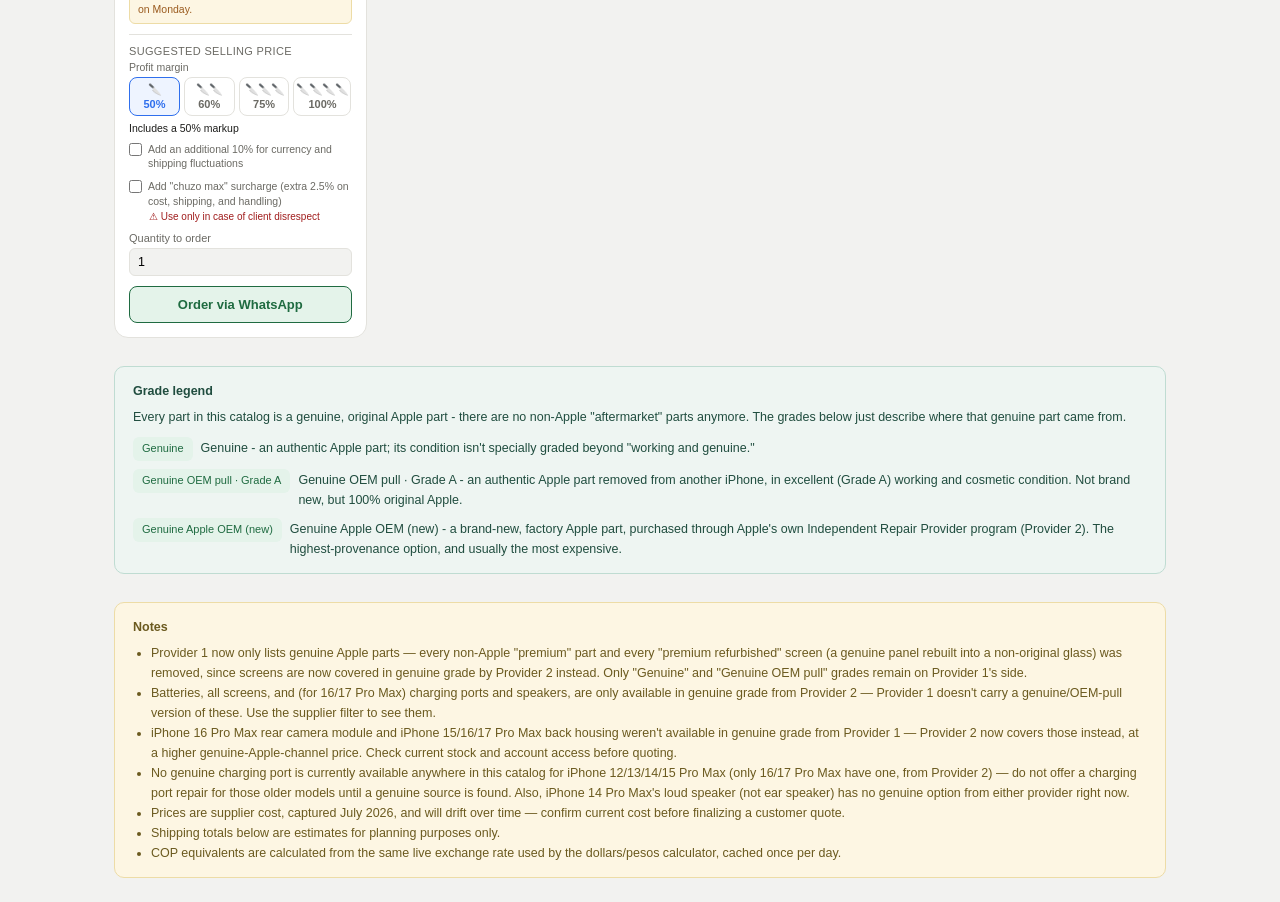
==== commit 27c52c1b: "Add Supplier 2 (MobileSentrix) genuine parts, accurate per-supplier shipping, genuine-only catalog w" ====
--- a/index.html
+++ b/index.html
@@ -57,6 +57,9 @@
     <a href="index.html" class="section-nav-item active">📱 Repuestos iPhone</a>
     <a href="incendio.html" class="section-nav-item">🧯 Sistemas de incendio</a>
   </div>
+  <div class="supplier-tabs-group">
+    <div class="supplier-tabs" id="supplierTabs"></div>
+  </div>
 </header>
 
 <main>
@@ -72,6 +75,7 @@
   </a>
   <div class="tabs" id="tabs"></div>
   <div id="grid"></div>
+  <div class="grade-legend-box" id="gradeLegend"></div>
   <div class="notes-box" id="notes"></div>
 </main>
 
--- a/styles.css
+++ b/styles.css
@@ -362,6 +362,32 @@
   padding: 24px;
 }
 
+/* Sits right under the "Repuestos iPhone" section tab, in a tinted band
+   the same accent color as that tab, so it reads as a sub-group of it
+   (like a Chrome tab group) rather than an unrelated control floating
+   in the middle of the page. Only ever shown on the iPhone parts page -
+   incendio.html has no supplier split, so nothing needs to hide this
+   conditionally, it simply doesn't exist there. */
+.supplier-tabs-group {
+  max-width: 1100px;
+  margin: 10px auto 14px;
+  background: #eef4ff;
+  border-left: 3px solid var(--accent);
+  padding: 8px 12px 8px 11px;
+  border-radius: 0 8px 8px 0;
+}
+
+.supplier-tabs {
+  display: flex;
+  gap: 6px;
+  flex-wrap: wrap;
+}
+
+.supplier-tabs .tab-btn {
+  padding: 4px 12px;
+  font-size: 11.5px;
+}
+
 .tabs {
   display: flex;
   gap: 8px;
@@ -436,6 +462,7 @@
 .badge.genuine { background: var(--genuine-bg); color: var(--genuine-text); }
 .badge.premium { background: var(--premium-bg); color: var(--premium-text); }
 .badge.out-of-stock { background: #fbe3e3; color: #a01d1d; font-weight: 600; }
+.badge.supplier-badge { background: var(--border); color: var(--text-muted); font-weight: 600; }
 
 .card.is-out-of-stock {
   opacity: 0.62;
@@ -780,6 +807,24 @@
 }
 
 .notes-box ul { margin: 6px 0 0; padding-left: 18px; }
+
+.grade-legend-box {
+  background: #eef5f2;
+  border: 1px solid #bfdcd2;
+  border-radius: 10px;
+  padding: 14px 18px;
+  margin-top: 28px;
+  font-size: 12.5px;
+  color: #204d3f;
+  line-height: 1.6;
+}
+
+.grade-legend-intro { margin: 6px 0 10px; }
+
+.grade-legend-box ul { margin: 0; padding-left: 0; list-style: none; }
+.grade-legend-box li { display: flex; align-items: baseline; gap: 8px; margin-bottom: 8px; }
+.grade-legend-box li:last-child { margin-bottom: 0; }
+.grade-legend-box .badge { flex-shrink: 0; }
 
 .empty-state {
   color: var(--text-muted);
